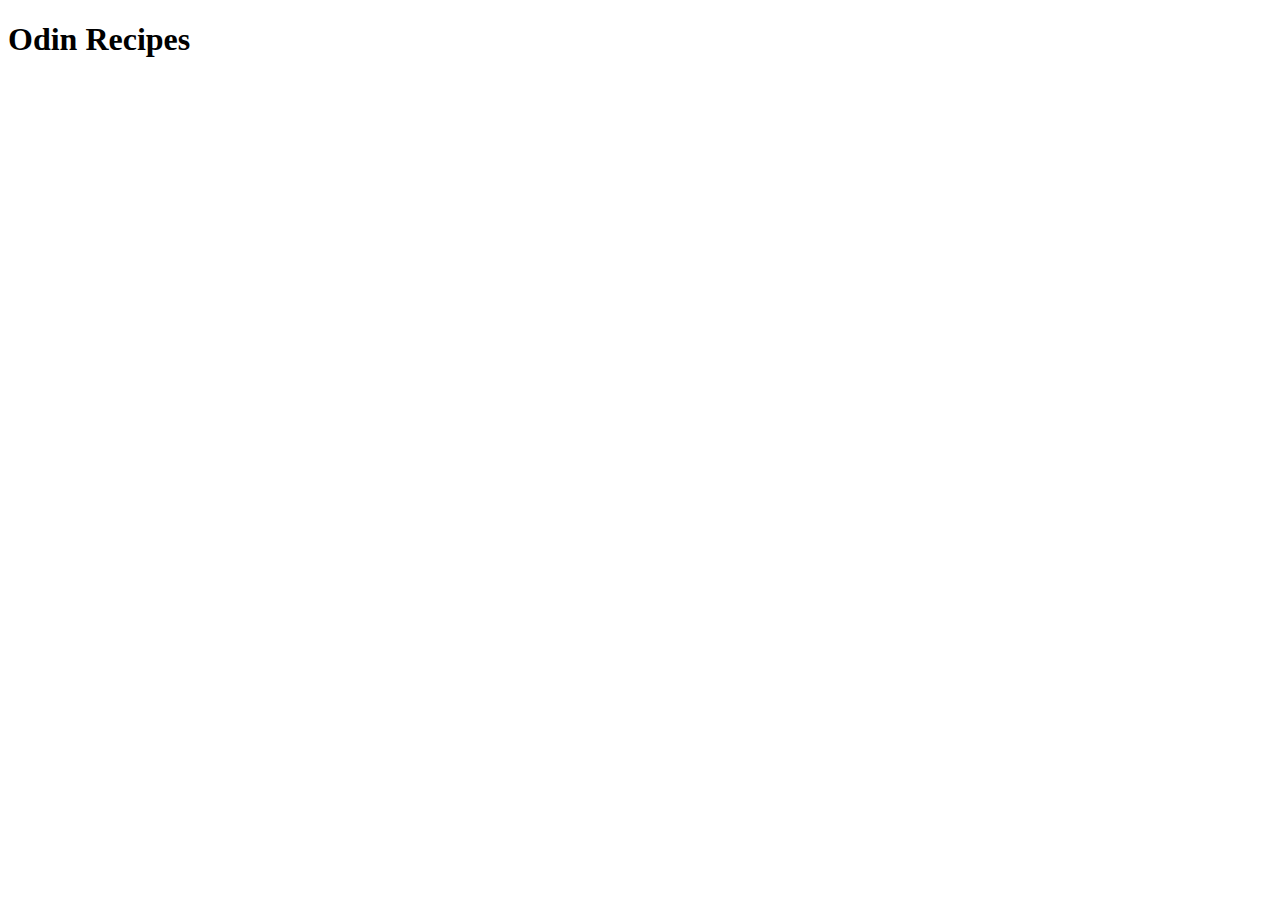
==== index.html @ aa927998 "Adding new structure files and one recipes" ====
<!DOCTYPE html>
<html lang="en">
<head>
    <meta charset="UTF-8">
    <meta name="viewport" content="width=device-width, initial-scale=1.0">
    <title>Document</title>
</head>
<body>
    <h1>Odin Recipes</h1>
</body>
</html>
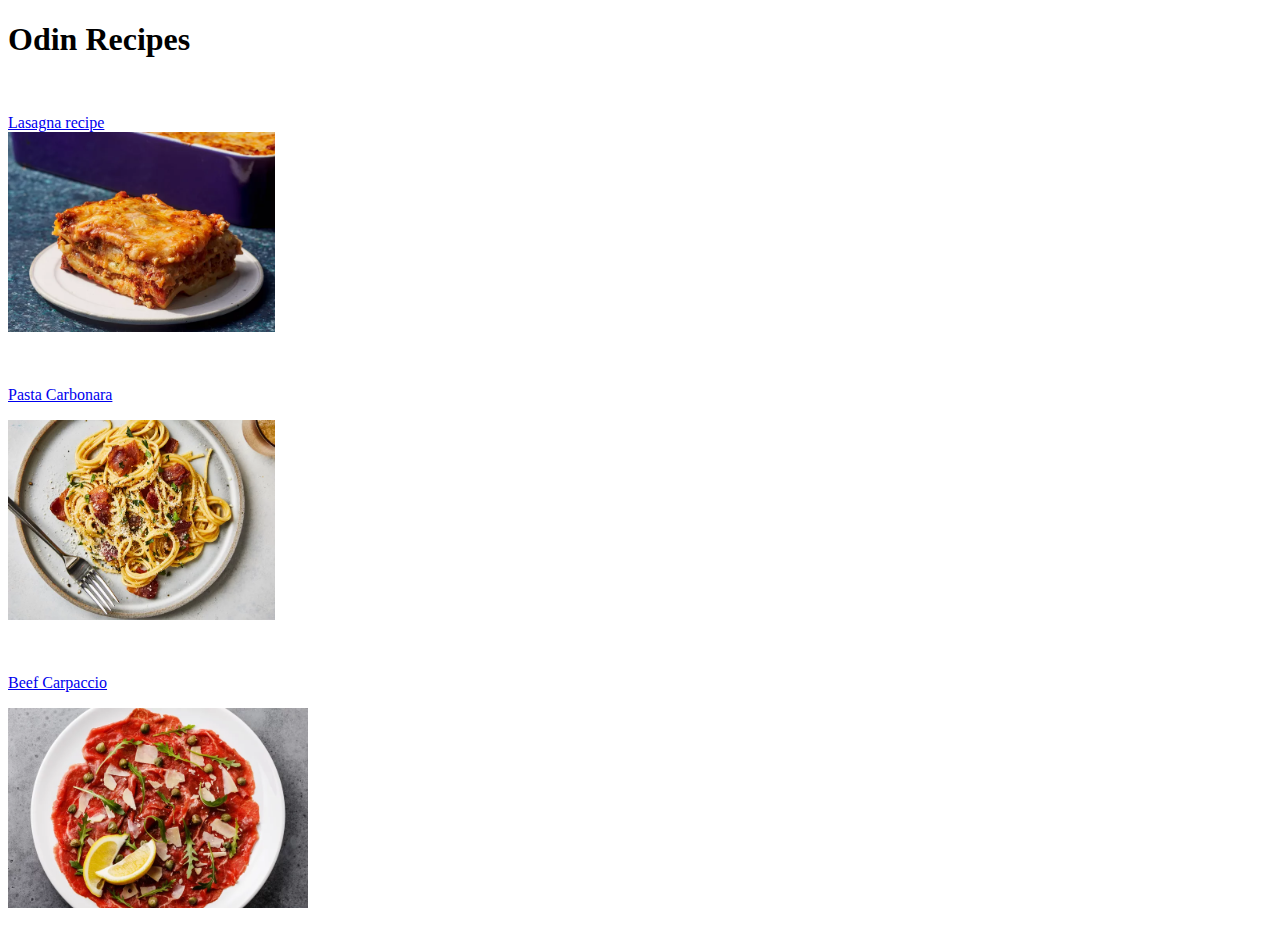
==== commit b19f0728: "Adding new pages and images" ====
--- a/index.html
+++ b/index.html
@@ -7,5 +7,14 @@
 </head>
 <body>
     <h1>Odin Recipes</h1>
+    <br>
+    <p>
+        <p><a href="./recipes/lasagna.html">Lasagna recipe</a><br>
+        <img src="./images/lasagna.jpg" height="200"></p>
+        <br><p><a href="./recipes/carbonara.html">Pasta Carbonara</a></p>
+        <img src="./images/carbonara.jpg" height="200"></p>
+        <br><p><a href="./recipes/carpaccio.html">Beef Carpaccio</a></p>
+        <img src="./images/carpaccio.jpg" height="200"></p>
+    </p>
 </body>
 </html>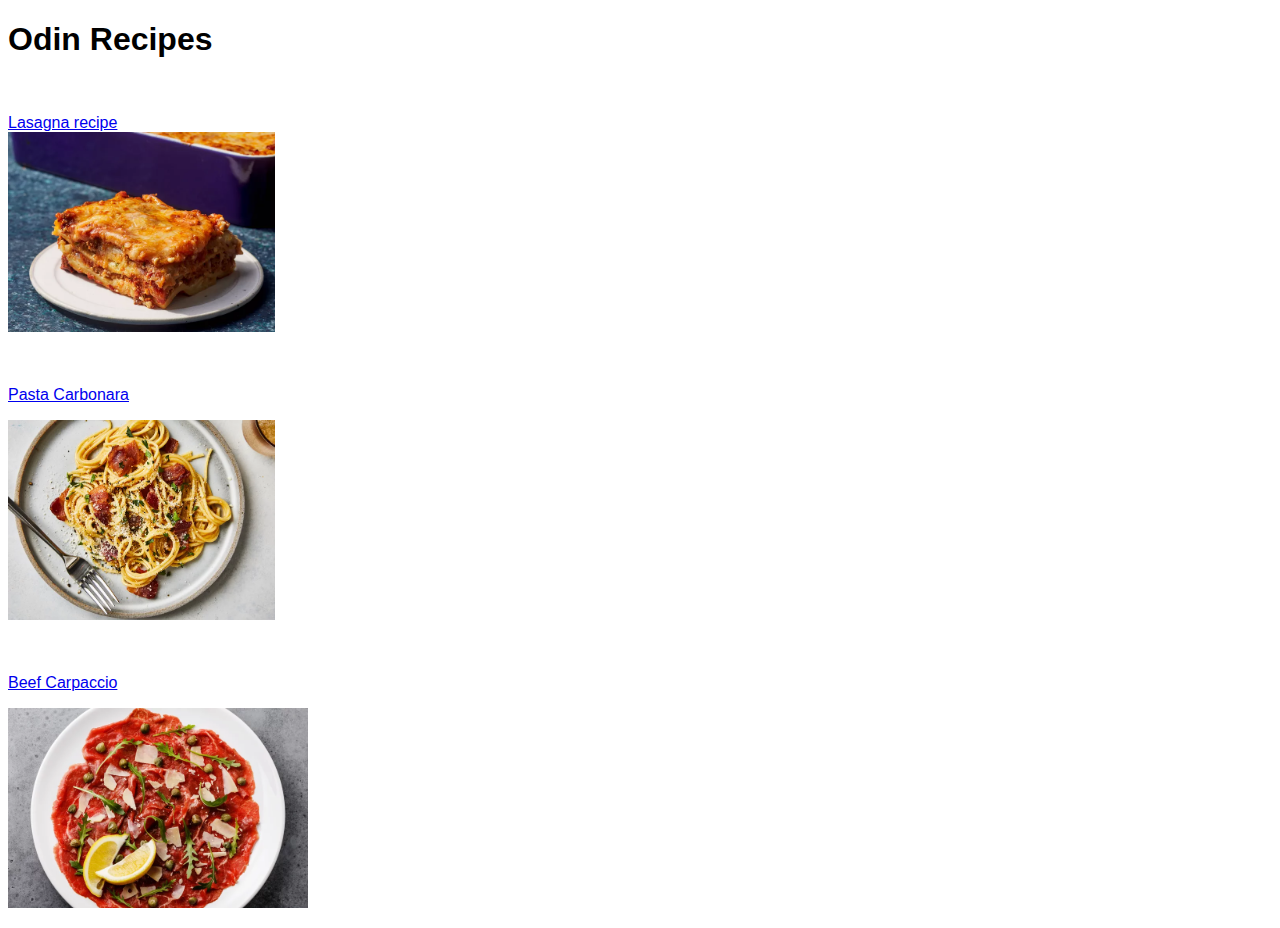
==== commit 1c40368b: "Fixing typo" ====
--- a/index.html
+++ b/index.html
@@ -4,6 +4,7 @@
     <meta charset="UTF-8">
     <meta name="viewport" content="width=device-width, initial-scale=1.0">
     <title>Document</title>
+    <link rel="stylesheet" href="styles.css">
 </head>
 <body>
     <h1>Odin Recipes</h1>
--- a/styles.css
+++ b/styles.css
@@ -0,0 +1,4 @@
+* {
+    Font-family: Helvetica, Arial, sans-serif;
+}
+
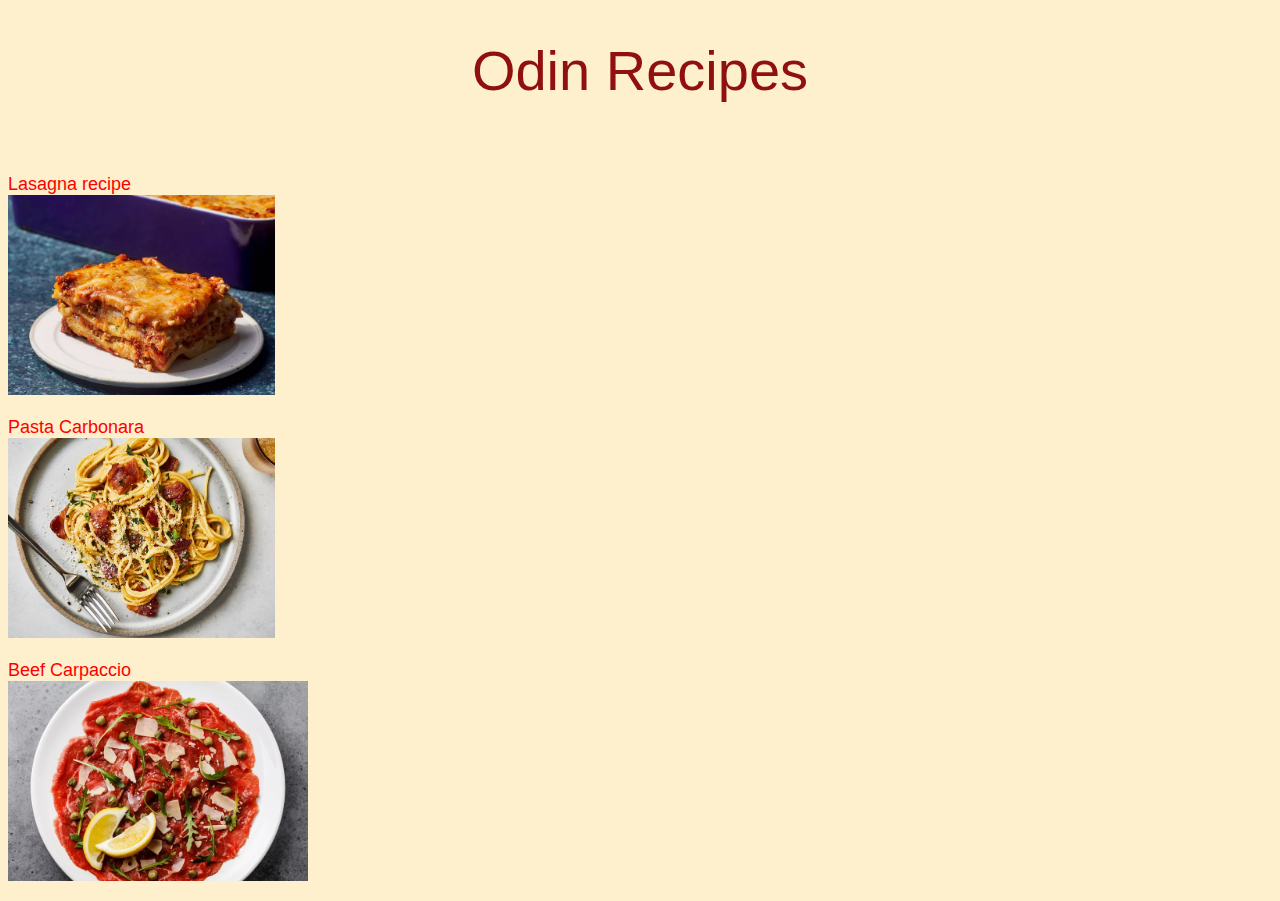
==== commit 31521cae: "Adding initial styling to the page" ====
--- a/index.html
+++ b/index.html
@@ -10,12 +10,14 @@
     <h1>Odin Recipes</h1>
     <br>
     <p>
-        <p><a href="./recipes/lasagna.html">Lasagna recipe</a><br>
-        <img src="./images/lasagna.jpg" height="200"></p>
-        <br><p><a href="./recipes/carbonara.html">Pasta Carbonara</a></p>
-        <img src="./images/carbonara.jpg" height="200"></p>
-        <br><p><a href="./recipes/carpaccio.html">Beef Carpaccio</a></p>
-        <img src="./images/carpaccio.jpg" height="200"></p>
+        <div class="recipe"><a href="./recipes/lasagna.html">Lasagna recipe</a><br>
+        <img src="./images/lasagna.jpg" height="200"></div>
+        <br>
+        <div class="recipe"><a href="./recipes/carbonara.html">Pasta Carbonara</a><br>
+        <img src="./images/carbonara.jpg" height="200"></div>
+        <br>
+        <div class="recipe"><a href="./recipes/carpaccio.html">Beef Carpaccio</a><br>
+        <img src="./images/carpaccio.jpg" height="200"></div>
     </p>
 </body>
 </html>--- a/styles.css
+++ b/styles.css
@@ -1,4 +1,17 @@
 * {
     Font-family: Helvetica, Arial, sans-serif;
+    background-color: #FEF0CD;
+    font-weight: 100;
 }
 
+h1 {
+    text-align: center;
+    font-size: 56px;
+    color: #901010;
+}
+
+a {
+    font-size: 18px;
+    color: red;
+    text-decoration: none;
+}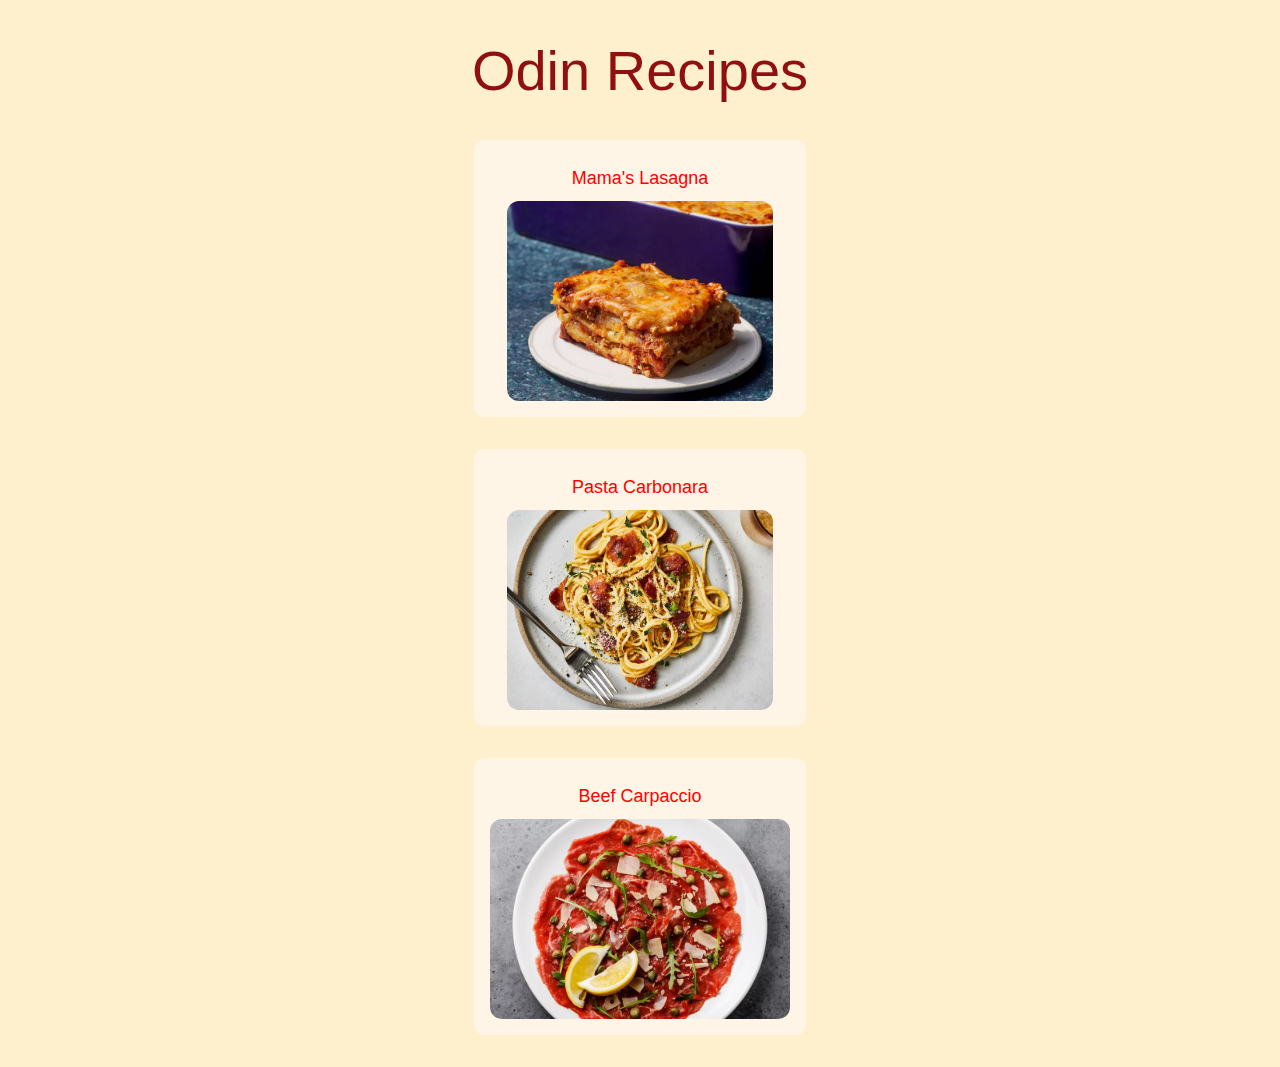
==== commit b61737ed: "Additional styling using inline and block" ====
--- a/index.html
+++ b/index.html
@@ -7,17 +7,16 @@
     <link rel="stylesheet" href="styles.css">
 </head>
 <body>
-    <h1>Odin Recipes</h1>
-    <br>
-    <p>
-        <div class="recipe"><a href="./recipes/lasagna.html">Lasagna recipe</a><br>
-        <img src="./images/lasagna.jpg" height="200"></div>
-        <br>
-        <div class="recipe"><a href="./recipes/carbonara.html">Pasta Carbonara</a><br>
-        <img src="./images/carbonara.jpg" height="200"></div>
-        <br>
-        <div class="recipe"><a href="./recipes/carpaccio.html">Beef Carpaccio</a><br>
-        <img src="./images/carpaccio.jpg" height="200"></div>
-    </p>
+    <div class="Homepage">
+        <h1 class="title">Odin Recipes</h1>
+        <div class="recipes">
+            <div class="recipe lasagna"><a href="./recipes/lasagna.html">Mama's Lasagna</a>
+            <img src="./images/lasagna.jpg"></div>
+            <div class="recipe carbonara"><a href="./recipes/carbonara.html">Pasta Carbonara</a>
+            <img src="./images/carbonara.jpg"></div>
+            <div class="recipe carpaccio"><a href="./recipes/carpaccio.html">Beef Carpaccio</a>
+            <img src="./images/carpaccio.jpg"></div>
+        </div>
+    </div>
 </body>
 </html>--- a/styles.css
+++ b/styles.css
@@ -2,6 +2,7 @@
     Font-family: Helvetica, Arial, sans-serif;
     background-color: #FEF0CD;
     font-weight: 100;
+    box-sizing: border-box;
 }
 
 h1 {
@@ -10,8 +11,32 @@
     color: #901010;
 }
 
+.recipes {
+    width: fit-content;
+    margin: 0 auto;
+}
+
+.recipe {
+    background-color: rgba(255,250,255,50%);
+    padding: 16px;
+    margin: 32px;
+    border-radius: 10px;
+}
+
 a {
     font-size: 18px;
+    background-color: rgba(255,250,255,0%);
     color: red;
     text-decoration: none;
+    display: block;
+    padding: 12px 4px;
+    margin: 0 auto;
+    text-align: center;
+}
+
+img {
+    height: 200px;
+    display: block;
+    border-radius: 12px;
+    margin: 0 auto;
 }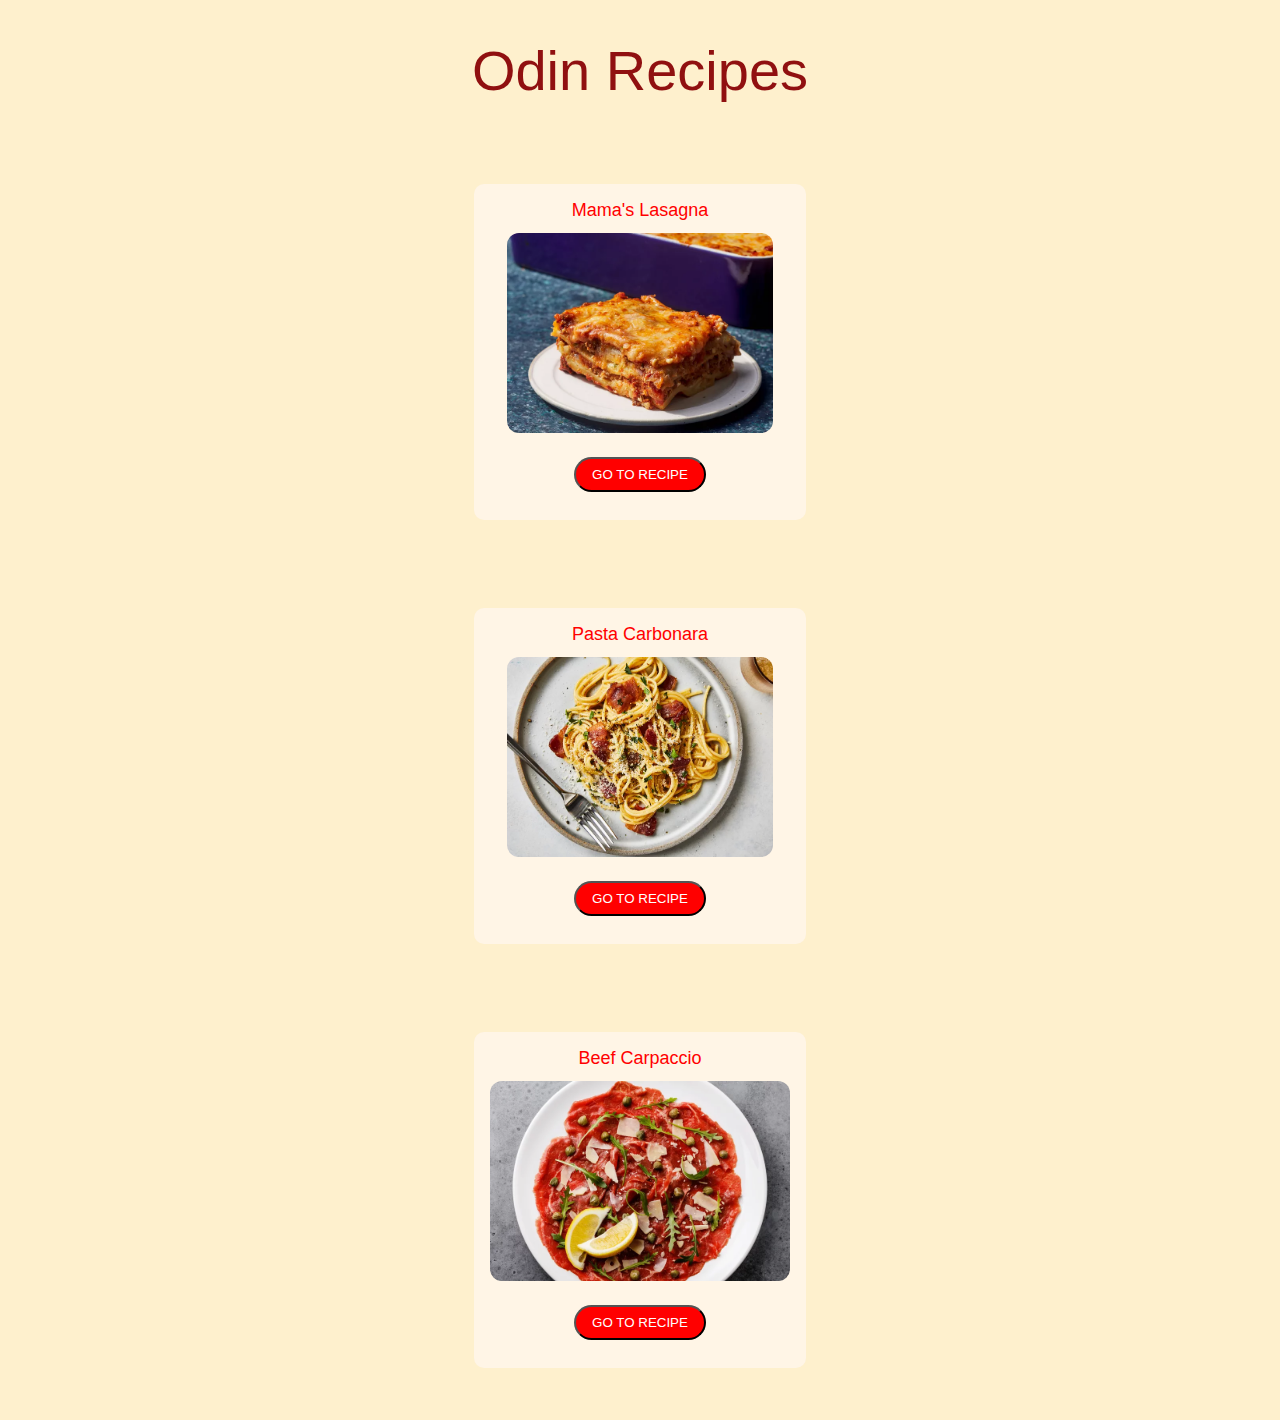
==== commit 79323e28: "Small changes to UI and functionality" ====
--- a/index.html
+++ b/index.html
@@ -10,12 +10,12 @@
     <div class="Homepage">
         <h1 class="title">Odin Recipes</h1>
         <div class="recipes">
-            <div class="recipe lasagna"><a href="./recipes/lasagna.html">Mama's Lasagna</a>
-            <img src="./images/lasagna.jpg"></div>
-            <div class="recipe carbonara"><a href="./recipes/carbonara.html">Pasta Carbonara</a>
-            <img src="./images/carbonara.jpg"></div>
-            <div class="recipe carpaccio"><a href="./recipes/carpaccio.html">Beef Carpaccio</a>
-            <img src="./images/carpaccio.jpg"></div>
+            <a href="./recipes/lasagna.html"><div class="recipe lasagna">Mama's Lasagna
+            <img src="./images/lasagna.jpg"><button>GO TO RECIPE</button></div></a>
+            <a href="./recipes/carbonara.html"><div class="recipe carbonara">Pasta Carbonara
+            <img src="./images/carbonara.jpg"><button>GO TO RECIPE</button></div></a>
+            <a href="./recipes/carpaccio.html"><div class="recipe carpaccio">Beef Carpaccio
+            <img src="./images/carpaccio.jpg"><button>GO TO RECIPE</button></div></a>
         </div>
     </div>
 </body>
--- a/styles.css
+++ b/styles.css
@@ -1,7 +1,7 @@
 * {
     Font-family: Helvetica, Arial, sans-serif;
     background-color: #FEF0CD;
-    font-weight: 100;
+    font-weight: 500;
     box-sizing: border-box;
 }
 
@@ -9,6 +9,7 @@
     text-align: center;
     font-size: 56px;
     color: #901010;
+    font-weight: 100;
 }
 
 .recipes {
@@ -38,5 +39,13 @@
     height: 200px;
     display: block;
     border-radius: 12px;
-    margin: 0 auto;
+    margin: 12px auto;
+}
+
+button {
+    background-color: red;
+    color: white;
+    border-radius: 100px;
+    padding: 8px 16px;
+    margin: 12px;
 }